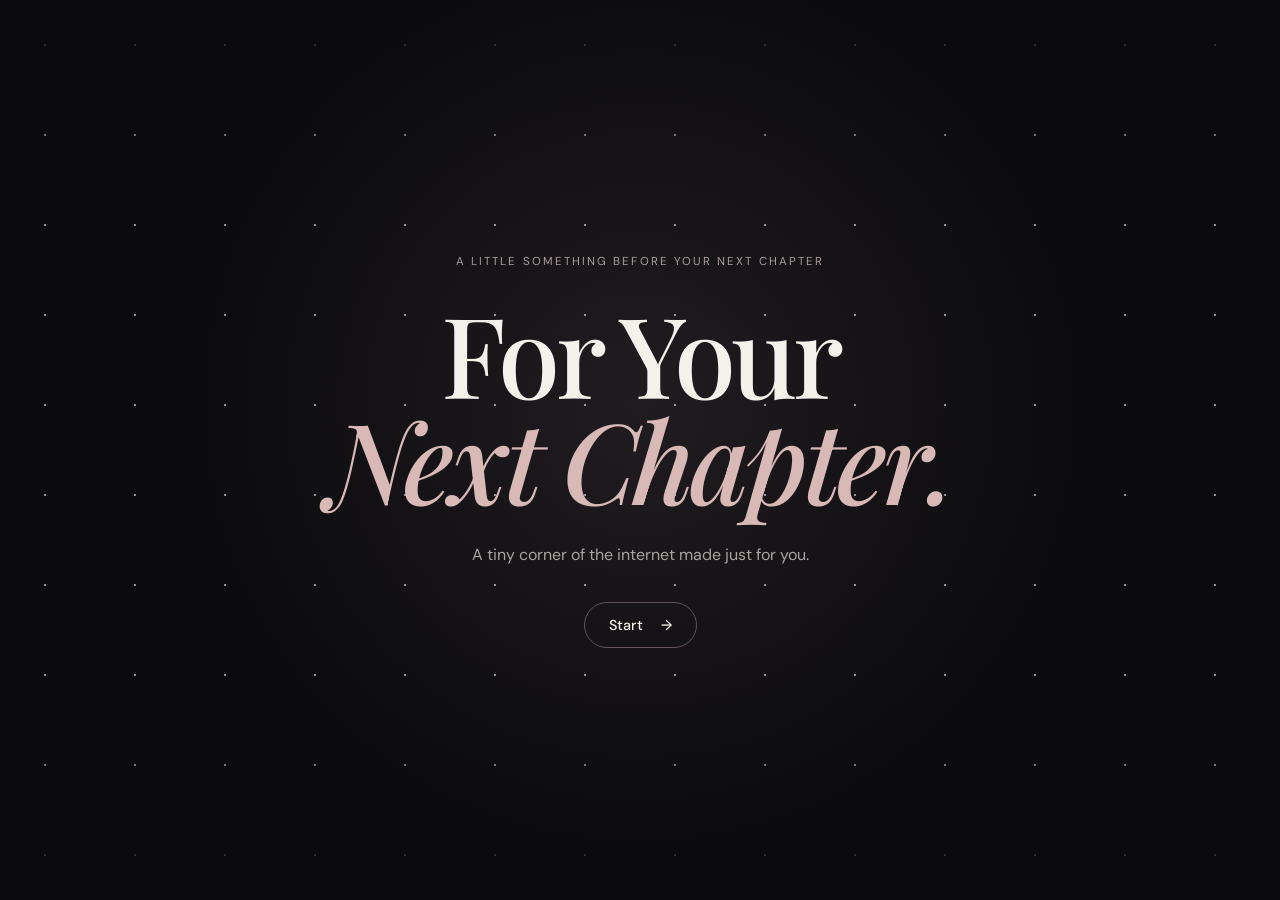
==== index.html @ 911c922b "Personalize next chapter message with our nicknames" ====
<!DOCTYPE html>
<html lang="en">
<head>
  <meta charset="UTF-8">
  <meta name="viewport" content="width=device-width, initial-scale=1.0">
  <title>For Your Next Chapter ❤️</title>
  <link rel="preconnect" href="https://fonts.googleapis.com">
  <link rel="preconnect" href="https://fonts.gstatic.com" crossorigin>
  <link href="https://fonts.googleapis.com/css2?family=DM+Sans:wght@400;500;600&family=Playfair+Display:wght@500;600&display=swap" rel="stylesheet">
  <link rel="stylesheet" href="style.css">
</head>
<body>
  <main class="page">
    <section class="hero" id="hero">
      <div class="stars" aria-hidden="true"></div>
      <p class="eyebrow">A little something before your next chapter</p>
      <h1>For Your<br><em>Next Chapter.</em></h1>
      <p class="intro">A tiny corner of the internet made just for you.</p>
      <button class="primary" onclick="startJourney()">Start <span>→</span></button>
    </section>

    <section class="content hidden" id="content">
      <div class="section-card">
        <span class="number">01</span>
        <h2>Hyderabad.</h2>
        <p>Tomorrow isn't just a move, betttuuuu. It's the beginning of something you've been working towards.</p>
        <p>A new city. New opportunities. New people. New challenges. And hopefully, a lot of things you're going to be proud of.</p>
      </div>

      <div class="section-card">
        <span class="number">02</span>
        <h2>Remember this.</h2>
        <p>You don't have to figure everything out at once.</p>
        <p>Take the opportunities. Make mistakes. Learn. Keep going. There will be difficult days, but one difficult day will never define what you're capable of.</p>
        <blockquote>“Keep going. You're building something.”</blockquote>
      </div>

      <div class="section-card">
        <span class="number">03</span>
        <h2>On the hard days.</h2>
        <p>If work gets overwhelming, if you miss home, or if you start doubting yourself, my pyaara bacchhaa — pause.</p>
        <p>Take a breath. Remember why you started. Then take the next small step.</p>
        <p class="accent">And if my chotuuu saaa babyyyy ever needs someone to remind him that he's got this… you already know who to call. ❤️</p>
      </div>

      <div class="section-card">
        <span class="number">04</span>
        <h2>On the good days.</h2>
        <p>When you get that interview. When you get the job. When you have your first really good day at work. When something you've been waiting for finally happens…</p>
        <p><strong>CALL ME, PUTTTUUUU BABYYYY.</strong></p>
        <p>I want the full story. 😂❤️</p>
      </div>

      <div class="final-card">
        <div class="tiny-heart">♡</div>
        <span class="number">05</span>
        <h2>One thing<br><em>that won't change.</em></h2>
        <p>No matter where life takes you, meri jaanuu, I'll always be in your corner.</p>
        <p>I want to see you chase your dreams, build your career and become everything you want to become.</p>
        <p class="big-line">Go build the life you're dreaming about, meri jaanuu. ❤️</p>
        <p class="signature">— someone who's always rooting for you ❤️</p>
      </div>

      <div class="footer-note">
        <p>Made with love, from here to Hyderabad.</p>
        <div class="line"></div>
      </div>
    </section>
  </main>
  <script src="script.js"></script>
</body>
</html>
---- style.css ----
*{box-sizing:border-box;margin:0;padding:0}html{scroll-behavior:smooth}body{background:#0b0b0d;color:#f4f0ea;font-family:"DM Sans",sans-serif;line-height:1.7}.page{min-height:100vh}.hero{min-height:100vh;display:flex;flex-direction:column;justify-content:center;align-items:center;text-align:center;padding:32px;position:relative;overflow:hidden;background:radial-gradient(circle at 50% 45%,#211c20 0%,#0b0b0d 55%)}.stars{position:absolute;inset:0;opacity:.55;background-image:radial-gradient(#fff 1px,transparent 1px);background-size:90px 90px;mask-image:linear-gradient(to bottom,transparent,#000 20%,#000 80%,transparent)}.eyebrow,.number{letter-spacing:.18em;text-transform:uppercase;font-size:.72rem;color:#a99d9c}.eyebrow{position:relative;margin-bottom:28px}.hero h1{position:relative;font:500 clamp(3.3rem,9vw,7rem)/.95 "Playfair Display",serif;letter-spacing:-.04em}.hero h1 em,.final-card h2 em{font-style:italic;color:#d8b9b5}.intro{position:relative;color:#aaa3a0;margin:28px 0 34px;max-width:390px}.primary{position:relative;border:1px solid #635456;background:transparent;color:#f4f0ea;border-radius:100px;padding:13px 24px;font:500 .9rem "DM Sans";cursor:pointer;transition:.25s}.primary:hover{background:#f4f0ea;color:#0b0b0d;transform:translateY(-2px)}.primary span{margin-left:14px}.content{max-width:760px;margin:auto;padding:90px 24px 50px}.hidden{display:none}.section-card{padding:70px 0;border-bottom:1px solid #292528}.section-card h2,.final-card h2{font:500 clamp(2.4rem,7vw,4.2rem)/1.05 "Playfair Display",serif;letter-spacing:-.035em;margin:18px 0 28px}.section-card p{max-width:620px;color:#b7b0ad;margin:12px 0}.section-card blockquote{border-left:1px solid #9b7773;padding:12px 22px;margin-top:30px;color:#ddd1ce;font-family:"Playfair Display",serif;font-size:1.25rem;font-style:italic}.accent{color:#d8b9b5!important}.final-card{margin:80px 0 20px;padding:70px 42px;text-align:center;border:1px solid #332d2f;border-radius:24px;background:linear-gradient(145deg,#171416,#0f0e10);box-shadow:0 30px 80px #0008}.tiny-heart{font-size:2rem;color:#d8b9b5;margin-bottom:22px}.final-card p{max-width:570px;margin:15px auto;color:#bdb5b2}.final-card .big-line{font:500 1.25rem/1.5 "Playfair Display",serif;color:#eee7e1;margin-top:38px}.final-card .signature{font-size:.8rem;color:#8e8583;margin-top:34px}.footer-note{text-align:center;padding:60px 0 20px;color:#77706e;font-size:.75rem}.line{width:45px;height:1px;background:#51484a;margin:18px auto}@media(max-width:600px){.hero{padding:24px}.content{padding:45px 20px}.section-card{padding:52px 0}.final-card{padding:55px 24px;margin-top:55px}}
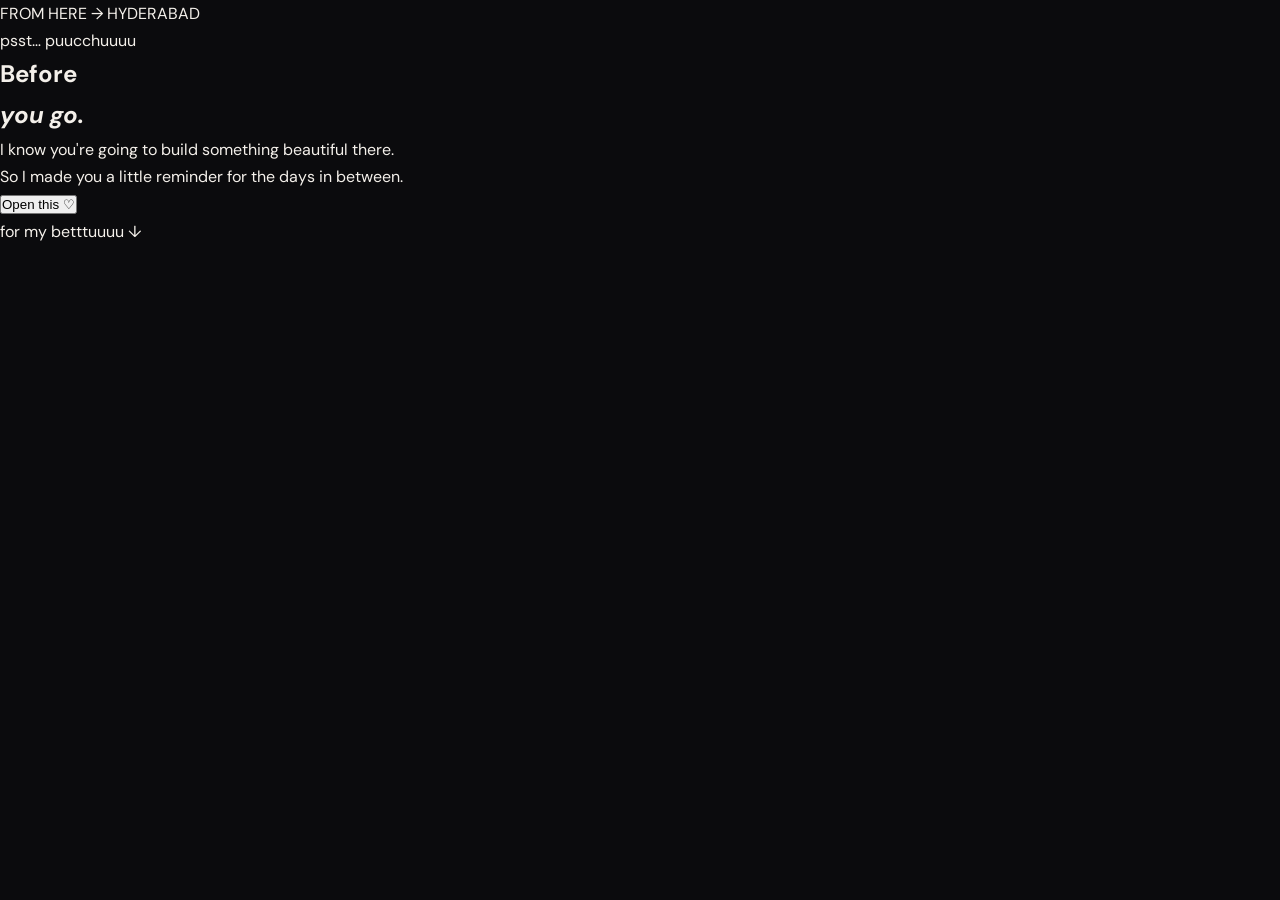
==== commit 3102835d: "Redesign love letter website for Hyderabad move" ====
--- a/index.html
+++ b/index.html
@@ -3,67 +3,78 @@
 <head>
   <meta charset="UTF-8">
   <meta name="viewport" content="width=device-width, initial-scale=1.0">
-  <title>For Your Next Chapter ❤️</title>
+  <title>Before You Go, Puucchuuuu ❤️</title>
   <link rel="preconnect" href="https://fonts.googleapis.com">
   <link rel="preconnect" href="https://fonts.gstatic.com" crossorigin>
-  <link href="https://fonts.googleapis.com/css2?family=DM+Sans:wght@400;500;600&family=Playfair+Display:wght@500;600&display=swap" rel="stylesheet">
+  <link href="https://fonts.googleapis.com/css2?family=DM+Sans:wght@400;500;600;700&family=Playfair+Display:ital,wght@0,500;0,600;1,500;1,600&display=swap" rel="stylesheet">
   <link rel="stylesheet" href="style.css">
 </head>
 <body>
-  <main class="page">
-    <section class="hero" id="hero">
-      <div class="stars" aria-hidden="true"></div>
-      <p class="eyebrow">A little something before your next chapter</p>
-      <h1>For Your<br><em>Next Chapter.</em></h1>
-      <p class="intro">A tiny corner of the internet made just for you.</p>
-      <button class="primary" onclick="startJourney()">Start <span>→</span></button>
+  <main>
+    <section class="opening" id="hero">
+      <div class="topline">FROM HERE <span>→</span> HYDERABAD</div>
+      <div class="opening-inner">
+        <p class="whisper">psst… puucchuuuu</p>
+        <h1>Before<br><em>you go.</em></h1>
+        <p class="opening-copy">I know you're going to build something beautiful there.<br>So I made you a little reminder for the days in between.</p>
+        <button class="open-btn" onclick="startJourney()">Open this <span>♡</span></button>
+      </div>
+      <div class="scroll-hint">for my betttuuuu ↓</div>
     </section>
 
-    <section class="content hidden" id="content">
-      <div class="section-card">
-        <span class="number">01</span>
-        <h2>Hyderabad.</h2>
-        <p>Tomorrow isn't just a move, betttuuuu. It's the beginning of something you've been working towards.</p>
-        <p>A new city. New opportunities. New people. New challenges. And hopefully, a lot of things you're going to be proud of.</p>
+    <section class="letter hidden" id="content">
+      <div class="hello">
+        <p class="label">01 — YOUR NEXT CHAPTER</p>
+        <h2>Go.<br><em>Seriously, go.</em></h2>
+        <p>Tomorrow, you're stepping into a new city and a new phase of your life, betttuuuu.</p>
+        <p>And I don't want you to be scared of how much is changing. I want you to be excited about how much <em>can</em> change.</p>
+        <div class="quote">“You are capable of so much more than you think.”</div>
       </div>
 
-      <div class="section-card">
-        <span class="number">02</span>
-        <h2>Remember this.</h2>
-        <p>You don't have to figure everything out at once.</p>
-        <p>Take the opportunities. Make mistakes. Learn. Keep going. There will be difficult days, but one difficult day will never define what you're capable of.</p>
-        <blockquote>“Keep going. You're building something.”</blockquote>
+      <div class="split">
+        <div class="side-label">02</div>
+        <div>
+          <p class="label">WHAT I WANT YOU TO REMEMBER</p>
+          <h3>You don't have to have it all figured out.</h3>
+          <p>Learn. Mess up. Ask questions. Try again. Take the opportunities that scare you a little.</p>
+          <p>Some days will be amazing. Some will be exhausting. Neither kind of day decides your worth.</p>
+        </div>
       </div>
 
-      <div class="section-card">
-        <span class="number">03</span>
-        <h2>On the hard days.</h2>
+      <div class="hard-days">
+        <div class="circle">03</div>
+        <p class="label">FOR THE HARD DAYS</p>
+        <h2>If Hyderabad<br>feels <em>too much.</em></h2>
         <p>If work gets overwhelming, if you miss home, or if you start doubting yourself, my pyaara bacchhaa — pause.</p>
-        <p>Take a breath. Remember why you started. Then take the next small step.</p>
-        <p class="accent">And if my chotuuu saaa babyyyy ever needs someone to remind him that he's got this… you already know who to call. ❤️</p>
+        <p>Drink some water. Take a breath. Rest if you need to. Then take just <strong>one</strong> next step.</p>
+        <p class="callout">And if my chotuuu saaa babyyyy needs someone to remind him that he's got this…<br><strong>you already know who to call.</strong> ❤️</p>
       </div>
 
-      <div class="section-card">
-        <span class="number">04</span>
-        <h2>On the good days.</h2>
-        <p>When you get that interview. When you get the job. When you have your first really good day at work. When something you've been waiting for finally happens…</p>
-        <p><strong>CALL ME, PUTTTUUUU BABYYYY.</strong></p>
-        <p>I want the full story. 😂❤️</p>
+      <div class="good-days">
+        <p class="label">04 — FOR THE GOOD DAYS</p>
+        <h2>When something<br><em>finally works.</em></h2>
+        <p>First interview. First offer. First good day at work. First time you realize, “Wait… I can actually do this.”</p>
+        <p>Whatever it is, I want to hear the whole story.</p>
+        <button class="call-btn" onclick="revealNote()">CALL YOUR GIRL, PUTTTUUUU BABYYYY 📞</button>
+        <p class="hidden-note" id="note">I will be ridiculously proud of you. And yes, I will probably ask for every tiny detail. 😂❤️</p>
       </div>
 
-      <div class="final-card">
-        <div class="tiny-heart">♡</div>
-        <span class="number">05</span>
-        <h2>One thing<br><em>that won't change.</em></h2>
+      <div class="promise">
+        <p class="label">05 — AND THIS ONE IS IMPORTANT</p>
+        <div class="promise-heart">♥</div>
+        <h2>Distance can change<br>a lot of things.</h2>
+        <p>Schedules. Cities. Routines. The amount of time we get together.</p>
+        <p class="strong">But not where I stand.</p>
         <p>No matter where life takes you, meri jaanuu, I'll always be in your corner.</p>
-        <p>I want to see you chase your dreams, build your career and become everything you want to become.</p>
-        <p class="big-line">Go build the life you're dreaming about, meri jaanuu. ❤️</p>
-        <p class="signature">— someone who's always rooting for you ❤️</p>
+        <p>I want to watch you chase your dreams, build your career, grow into yourself and become everything you want to become.</p>
+        <h3>So go build your life,<br><em>my love.</em></h3>
+        <p class="signature">I'll be cheering for you from here. Always. ❤️</p>
       </div>
 
-      <div class="footer-note">
-        <p>Made with love, from here to Hyderabad.</p>
-        <div class="line"></div>
+      <div class="ending">
+        <p>one last thing, puucchuuuu…</p>
+        <h2>I'm proud of you<br><em>already.</em></h2>
+        <div class="tiny-route">HERE <span>• • • • •</span> HYDERABAD</div>
       </div>
     </section>
   </main>
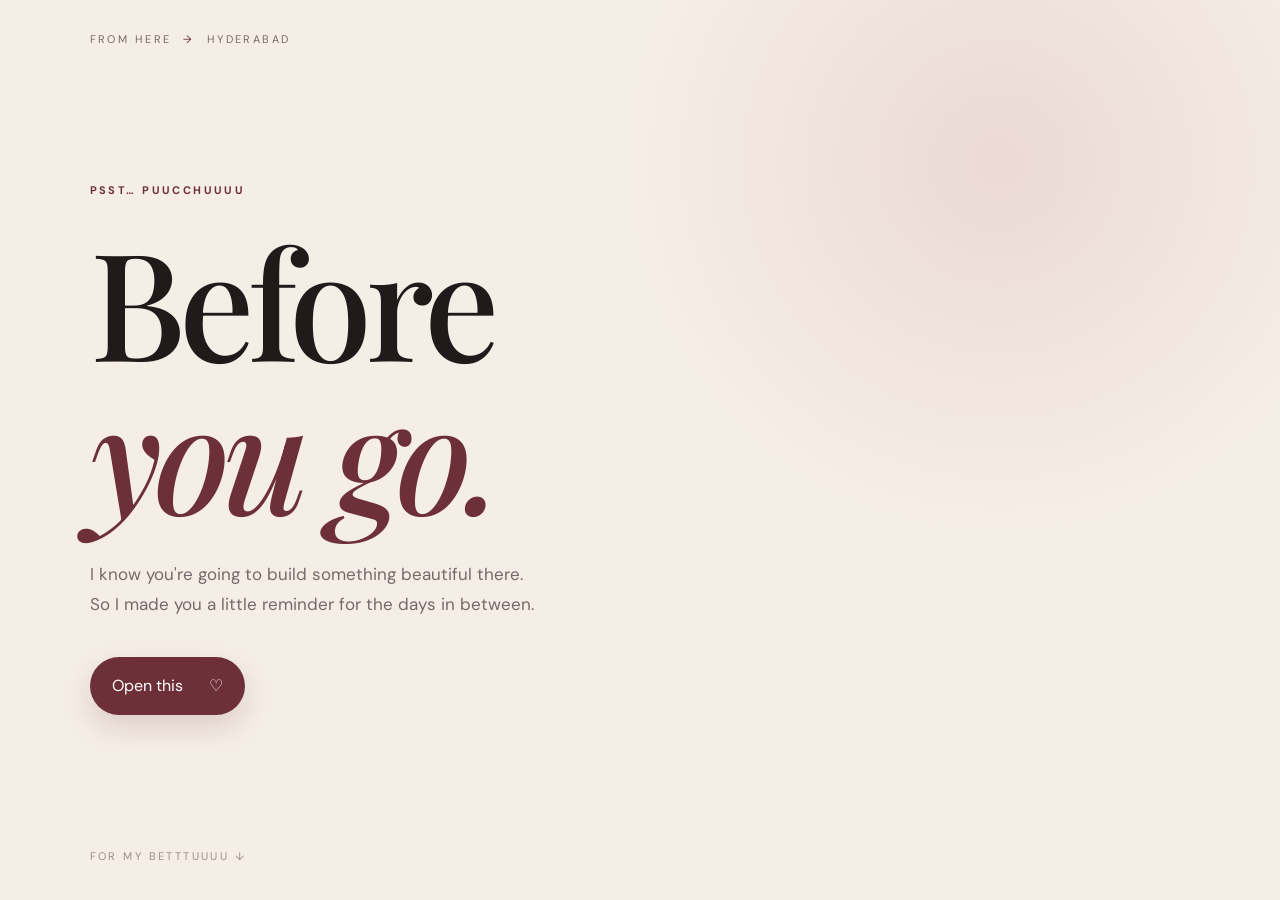
==== commit 9a7753d6: "Update index.html" ====
--- a/index.html
+++ b/index.html
@@ -25,7 +25,7 @@
     <section class="letter hidden" id="content">
       <div class="hello">
         <p class="label">01 — YOUR NEXT CHAPTER</p>
-        <h2>Go.<br><em>Seriously, go.</em></h2>
+        <h2>Go Ahead Babbaaa.<br><em>Go live your life.</em></h2>
         <p>Tomorrow, you're stepping into a new city and a new phase of your life, betttuuuu.</p>
         <p>And I don't want you to be scared of how much is changing. I want you to be excited about how much <em>can</em> change.</p>
         <div class="quote">“You are capable of so much more than you think.”</div>
--- a/style.css
+++ b/style.css
@@ -1 +1,33 @@
-*{box-sizing:border-box;margin:0;padding:0}html{scroll-behavior:smooth}body{background:#0b0b0d;color:#f4f0ea;font-family:"DM Sans",sans-serif;line-height:1.7}.page{min-height:100vh}.hero{min-height:100vh;display:flex;flex-direction:column;justify-content:center;align-items:center;text-align:center;padding:32px;position:relative;overflow:hidden;background:radial-gradient(circle at 50% 45%,#211c20 0%,#0b0b0d 55%)}.stars{position:absolute;inset:0;opacity:.55;background-image:radial-gradient(#fff 1px,transparent 1px);background-size:90px 90px;mask-image:linear-gradient(to bottom,transparent,#000 20%,#000 80%,transparent)}.eyebrow,.number{letter-spacing:.18em;text-transform:uppercase;font-size:.72rem;color:#a99d9c}.eyebrow{position:relative;margin-bottom:28px}.hero h1{position:relative;font:500 clamp(3.3rem,9vw,7rem)/.95 "Playfair Display",serif;letter-spacing:-.04em}.hero h1 em,.final-card h2 em{font-style:italic;color:#d8b9b5}.intro{position:relative;color:#aaa3a0;margin:28px 0 34px;max-width:390px}.primary{position:relative;border:1px solid #635456;background:transparent;color:#f4f0ea;border-radius:100px;padding:13px 24px;font:500 .9rem "DM Sans";cursor:pointer;transition:.25s}.primary:hover{background:#f4f0ea;color:#0b0b0d;transform:translateY(-2px)}.primary span{margin-left:14px}.content{max-width:760px;margin:auto;padding:90px 24px 50px}.hidden{display:none}.section-card{padding:70px 0;border-bottom:1px solid #292528}.section-card h2,.final-card h2{font:500 clamp(2.4rem,7vw,4.2rem)/1.05 "Playfair Display",serif;letter-spacing:-.035em;margin:18px 0 28px}.section-card p{max-width:620px;color:#b7b0ad;margin:12px 0}.section-card blockquote{border-left:1px solid #9b7773;padding:12px 22px;margin-top:30px;color:#ddd1ce;font-family:"Playfair Display",serif;font-size:1.25rem;font-style:italic}.accent{color:#d8b9b5!important}.final-card{margin:80px 0 20px;padding:70px 42px;text-align:center;border:1px solid #332d2f;border-radius:24px;background:linear-gradient(145deg,#171416,#0f0e10);box-shadow:0 30px 80px #0008}.tiny-heart{font-size:2rem;color:#d8b9b5;margin-bottom:22px}.final-card p{max-width:570px;margin:15px auto;color:#bdb5b2}.final-card .big-line{font:500 1.25rem/1.5 "Playfair Display",serif;color:#eee7e1;margin-top:38px}.final-card .signature{font-size:.8rem;color:#8e8583;margin-top:34px}.footer-note{text-align:center;padding:60px 0 20px;color:#77706e;font-size:.75rem}.line{width:45px;height:1px;background:#51484a;margin:18px auto}@media(max-width:600px){.hero{padding:24px}.content{padding:45px 20px}.section-card{padding:52px 0}.final-card{padding:55px 24px;margin-top:55px}}+*{box-sizing:border-box;margin:0;padding:0}
+:root{--ink:#21191a;--cream:#f5eee7;--paper:#fbf7f2;--wine:#6d3039;--rose:#b66b73;--muted:#75696a}
+html{scroll-behavior:smooth}
+body{background:var(--cream);color:var(--ink);font-family:"DM Sans",sans-serif;line-height:1.75}
+button{font:inherit}
+.opening{min-height:100vh;display:flex;flex-direction:column;justify-content:space-between;padding:30px 7vw 34px;background:radial-gradient(circle at 78% 18%,rgba(182,107,115,.16),transparent 30%),var(--cream)}
+.topline,.scroll-hint,.label,.whisper,.side-label{font-size:11px;letter-spacing:.22em;text-transform:uppercase}
+.topline{color:var(--muted);display:flex;gap:12px}.topline span{color:var(--wine)}
+.opening-inner{max-width:820px;width:100%;margin:auto 0;padding:10vh 0}
+.whisper{color:var(--wine);margin-bottom:24px;font-weight:700}
+h1,h2,h3{font-family:"Playfair Display",serif;font-weight:500;line-height:1.02}
+.opening h1{font-size:clamp(70px,12vw,150px);letter-spacing:-.045em}
+em{color:var(--wine);font-style:italic}
+.opening-copy{font-size:17px;color:var(--muted);margin:30px 0 38px;max-width:580px}
+.open-btn,.call-btn{border:0;background:var(--wine);color:white;padding:15px 22px;border-radius:999px;cursor:pointer;transition:.25s;box-shadow:0 12px 30px rgba(109,48,57,.18)}
+.open-btn:hover,.call-btn:hover{transform:translateY(-2px);padding-right:28px}
+.open-btn span{margin-left:22px}.scroll-hint{color:#9a8d8d}
+.hidden{display:none}.letter{max-width:900px;margin:auto;padding:0 7vw}
+.hello{padding:120px 0 110px;border-bottom:1px solid rgba(33,25,26,.14)}
+.label{color:var(--wine);font-weight:700;margin-bottom:24px}
+.hello h2{font-size:clamp(54px,8vw,92px);margin-bottom:36px}.hello>p:not(.label){max-width:680px;font-size:19px;margin:14px 0}
+.quote{margin-top:48px;padding:24px 0 24px 25px;border-left:2px solid var(--rose);font-family:"Playfair Display",serif;font-size:24px;font-style:italic;color:var(--wine)}
+.split{display:grid;grid-template-columns:90px 1fr;gap:20px;padding:110px 0;border-bottom:1px solid rgba(33,25,26,.14)}
+.side-label{color:var(--wine);font-weight:700}.split h3{font-size:clamp(38px,5vw,58px);max-width:650px;margin-bottom:30px}.split p:not(.label){max-width:650px;margin:13px 0;color:#504648}
+.hard-days{margin:100px 0;padding:70px 8%;background:var(--ink);color:var(--paper);border-radius:28px;position:relative;overflow:hidden}
+.hard-days:after{content:"";position:absolute;width:240px;height:240px;border:1px solid rgba(255,255,255,.1);border-radius:50%;right:-80px;top:-80px}
+.circle{width:48px;height:48px;border:1px solid rgba(255,255,255,.3);border-radius:50%;display:grid;place-items:center;font-size:12px;margin-bottom:48px}
+.hard-days .label{color:#d79aa0}.hard-days h2{font-size:clamp(48px,7vw,78px);margin-bottom:32px}.hard-days>p:not(.label):not(.callout){max-width:620px;color:#d9cdcd;margin:12px 0}
+.callout{margin-top:42px;padding:24px;border:1px solid rgba(255,255,255,.18);border-radius:16px;color:#f5dfe0}
+.good-days{padding:40px 0 120px}.good-days h2{font-size:clamp(50px,7vw,82px);margin-bottom:28px}.good-days>p:not(.label):not(.hidden-note){max-width:620px;font-size:18px;margin:12px 0}.call-btn{margin-top:25px}.hidden-note{margin-top:20px;color:var(--wine);font-weight:600}
+.promise{background:var(--paper);padding:90px 9%;border-radius:28px;text-align:center;margin-bottom:110px}.promise-heart{color:var(--rose);font-size:26px;margin-bottom:18px}.promise h2{font-size:clamp(48px,6vw,72px);margin-bottom:28px}.promise>p:not(.label):not(.signature){max-width:650px;margin:12px auto;color:#5c5152}.promise .strong{font-family:"Playfair Display",serif;color:var(--wine)!important;font-size:30px!important;margin:28px auto!important}.promise h3{font-size:clamp(38px,5vw,58px);margin-top:55px}.signature{margin-top:35px!important;color:var(--wine)!important;font-weight:700}
+.ending{text-align:center;padding:20px 0 100px}.ending>p:first-child{color:var(--muted);font-size:12px;letter-spacing:.18em;text-transform:uppercase}.ending h2{font-size:clamp(55px,8vw,90px);margin:20px 0 45px}.tiny-route{font-size:10px;letter-spacing:.22em;color:var(--muted)}.tiny-route span{color:var(--rose);padding:0 15px}
+@media(max-width:650px){.opening{padding:24px 24px 28px}.opening-inner{padding:8vh 0}.opening h1{font-size:68px}.opening-copy{font-size:15px}.letter{padding:0 24px}.hello{padding:85px 0}.split{grid-template-columns:1fr;padding:80px 0}.side-label{margin-bottom:-8px}.hard-days{margin:70px 0;padding:50px 28px;border-radius:22px}.promise{padding:65px 24px;border-radius:22px}.good-days{padding-bottom:80px}}
